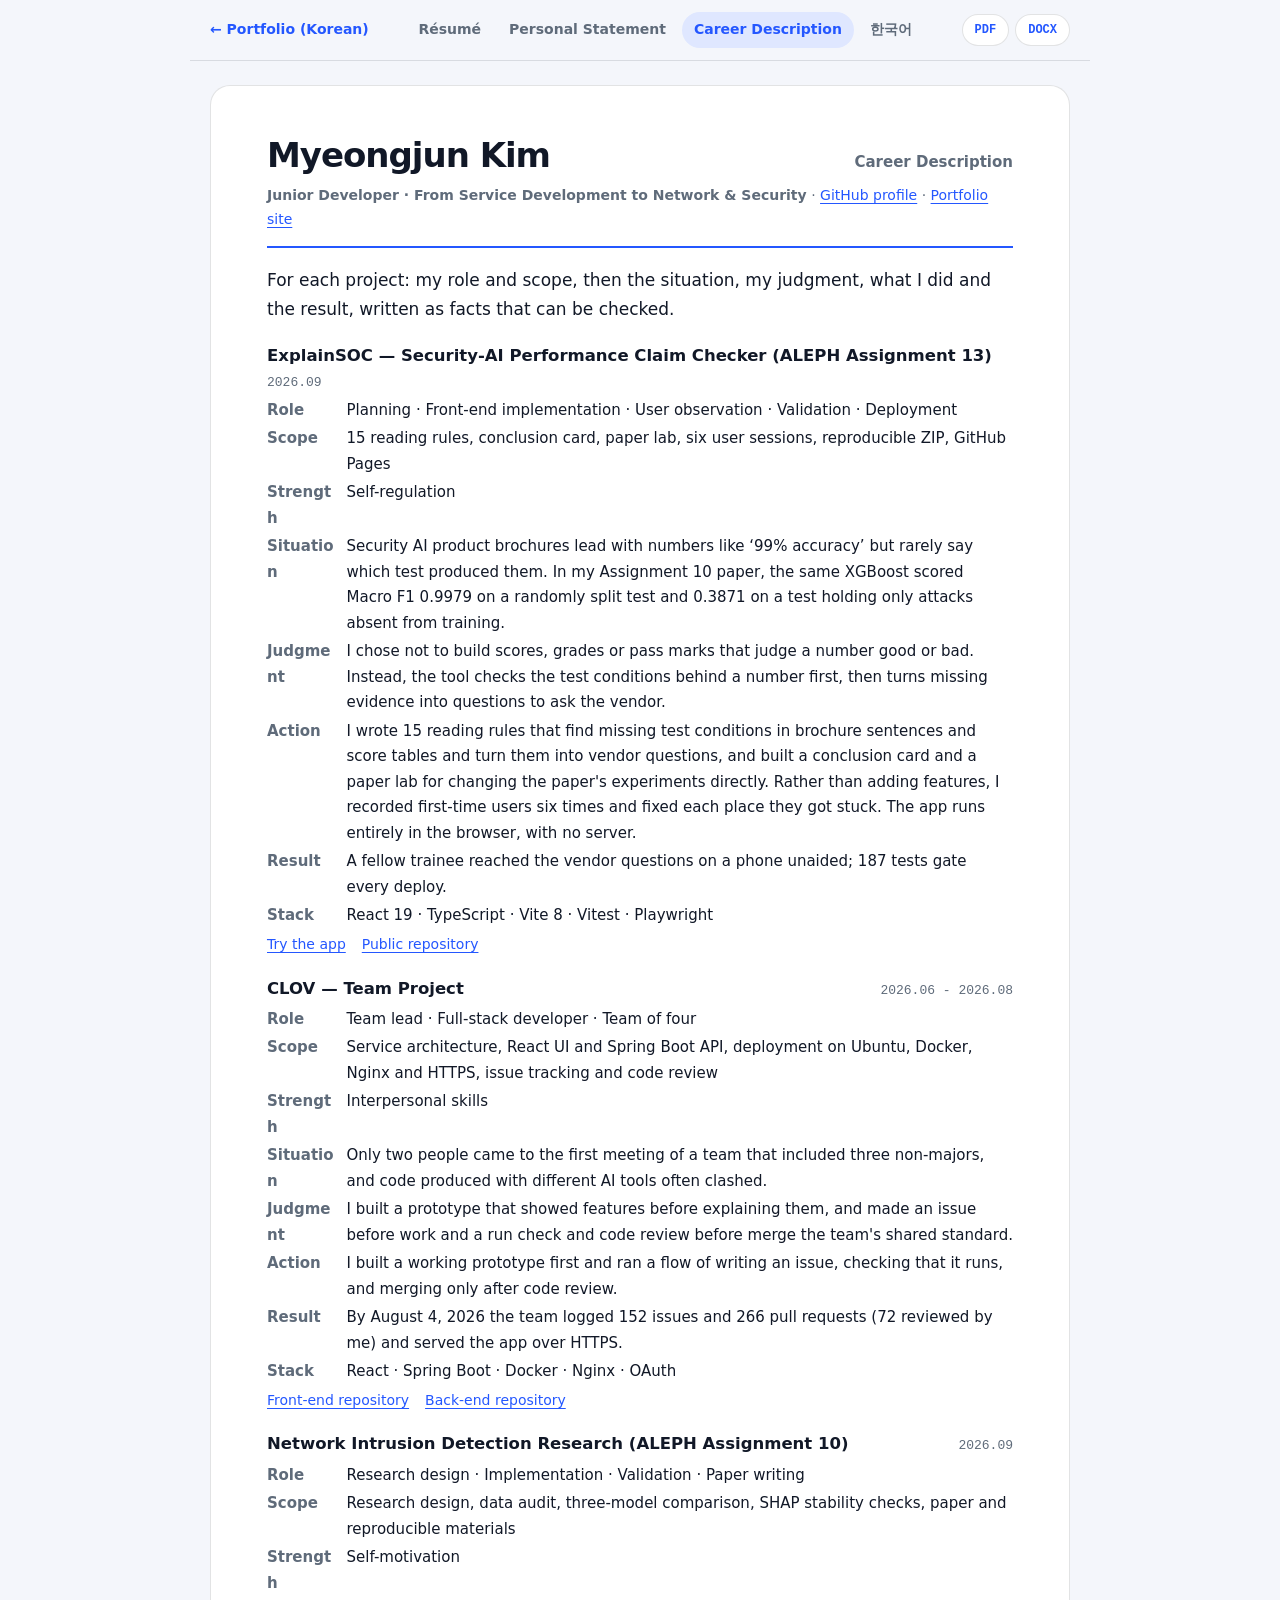
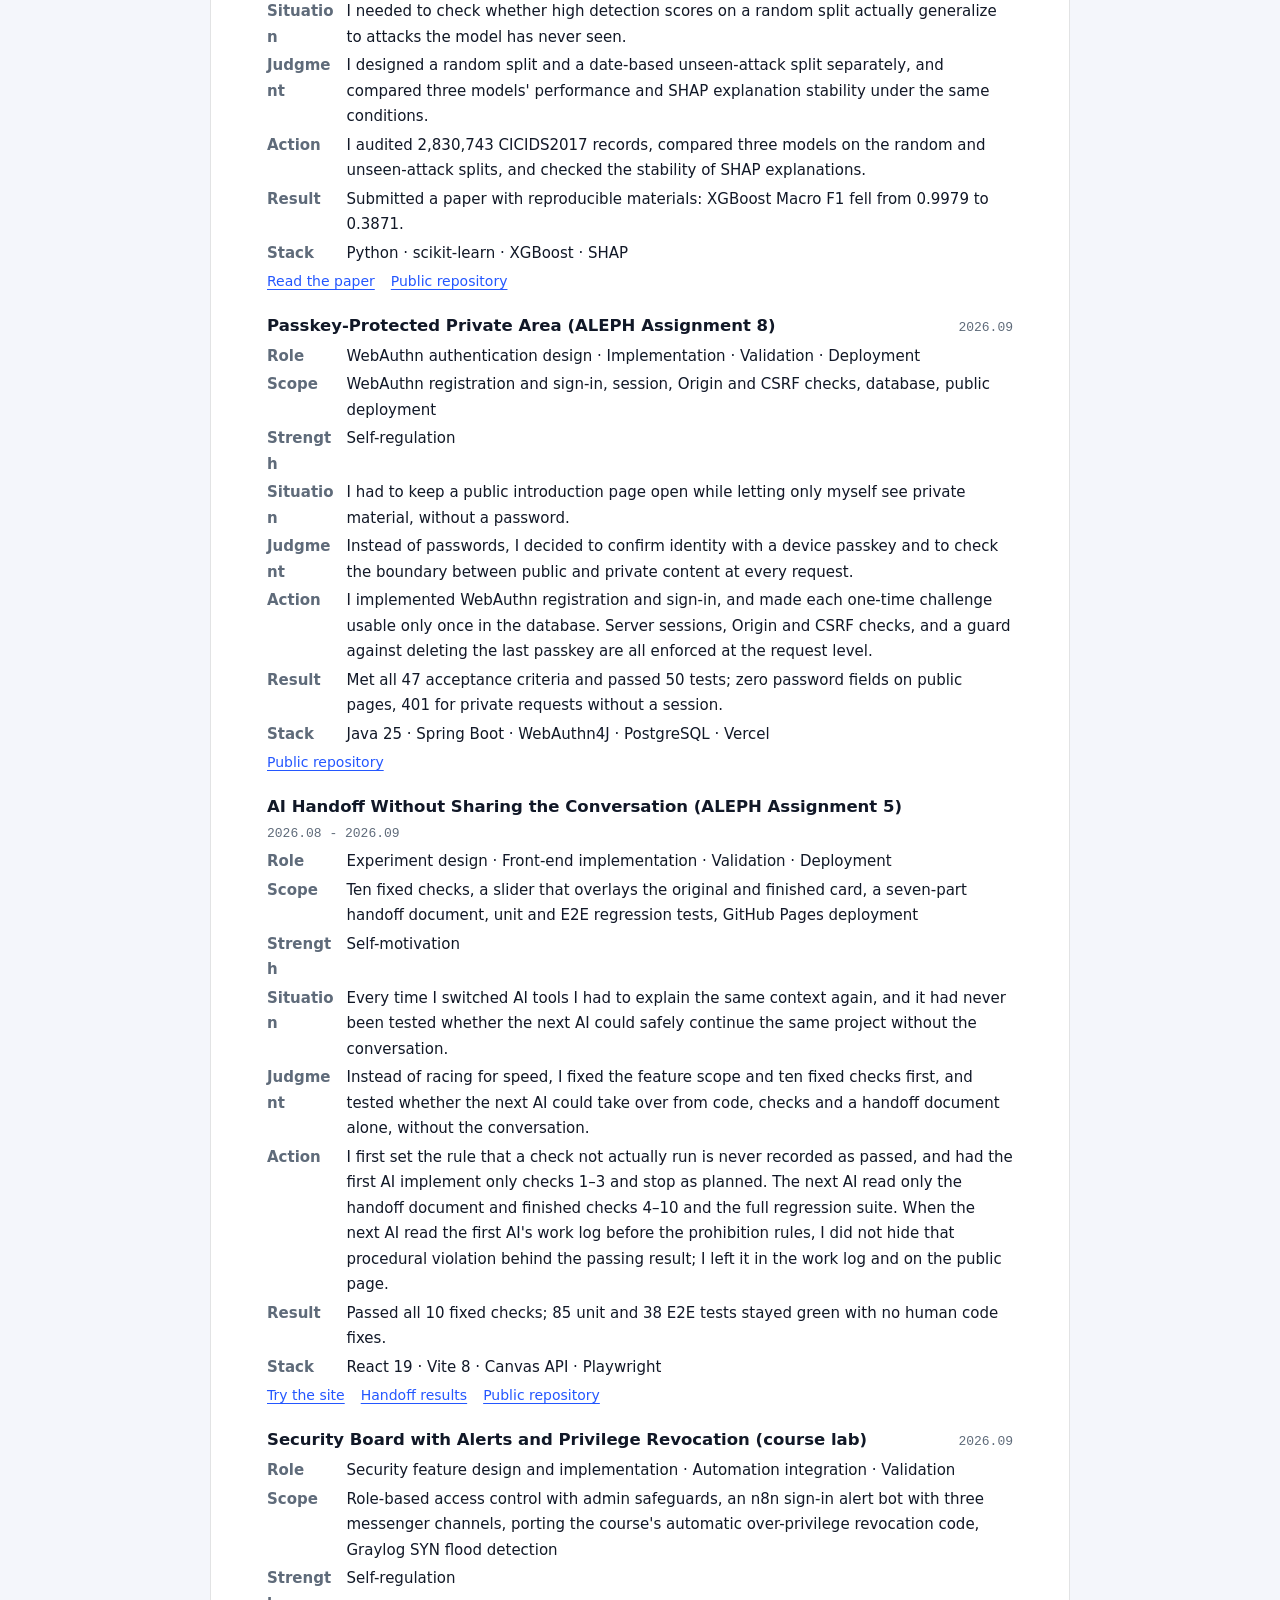
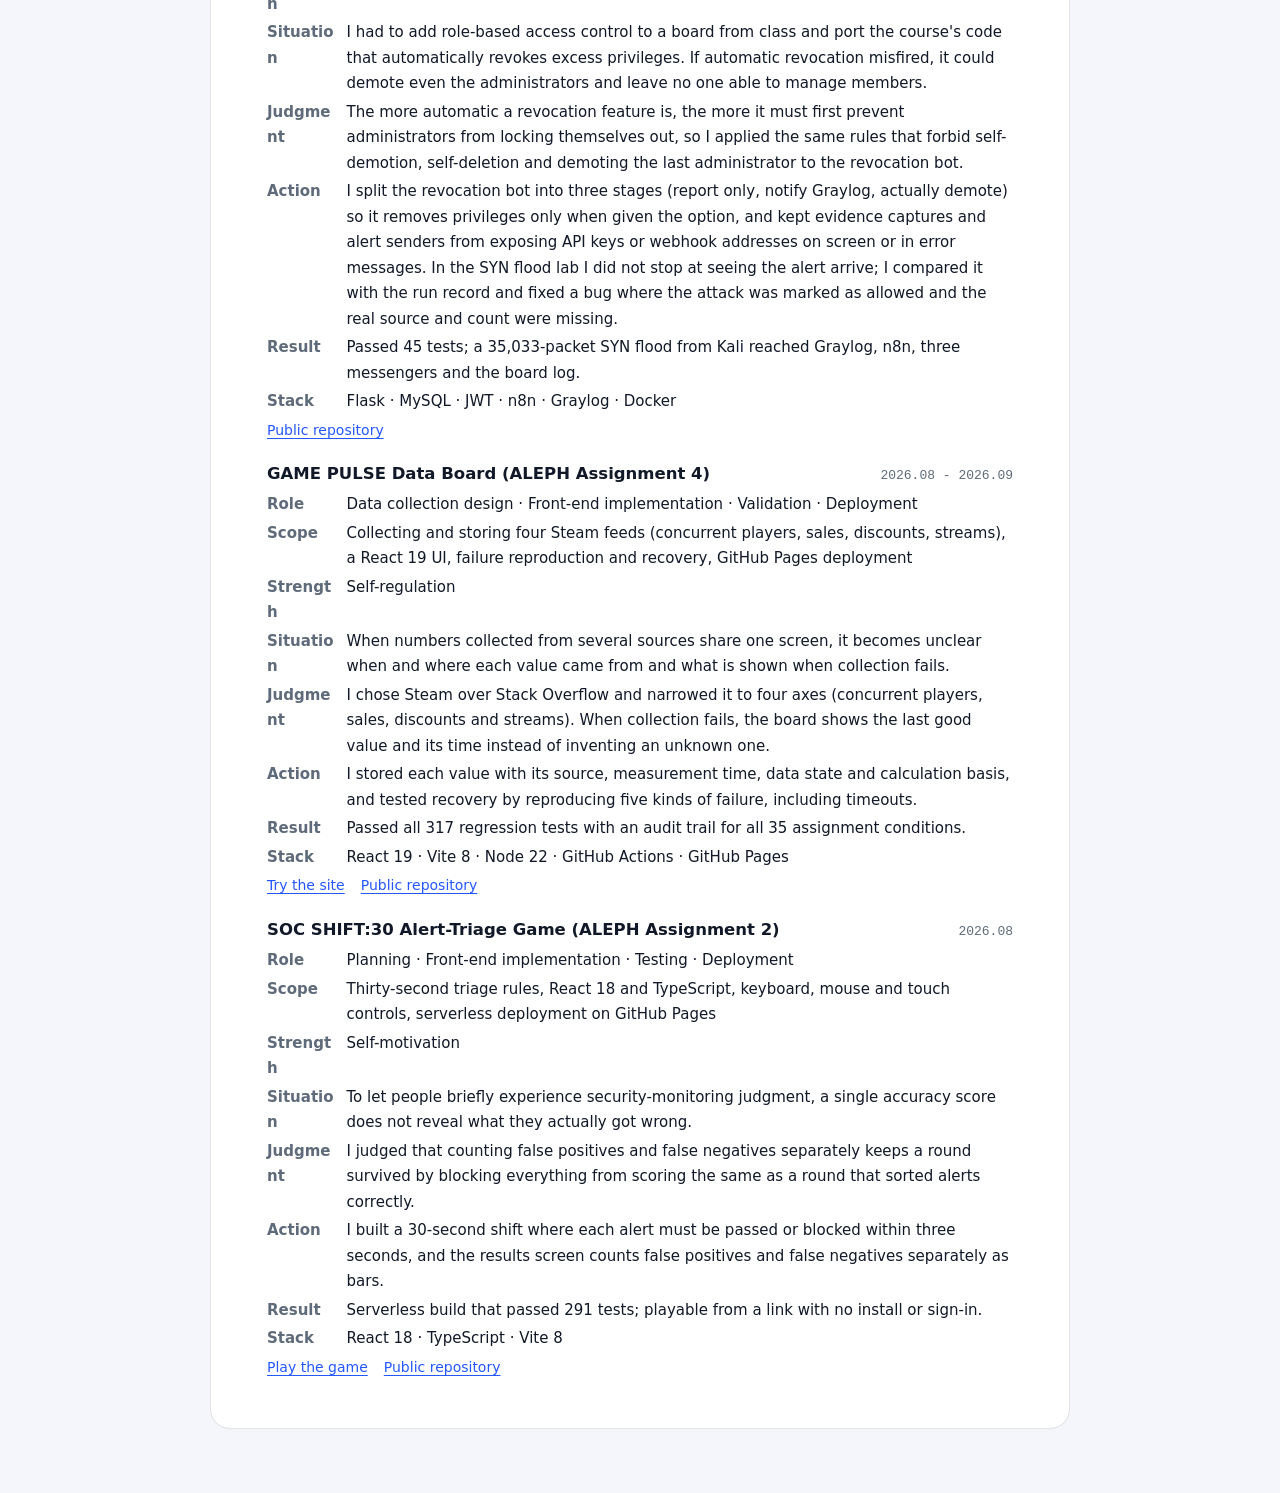
==== docs/career-description-en.html @ a5067c31 "feat: 영문 자기소개서·경력기술서(웹·DOCX·PDF)를 더하고 이력서에 8번 과제를 다시 자세히 싣는다 Co-Authored-By: Claude Opus 5.5 <norepl" ====
<!doctype html>
<html lang="en">
<head>
  <meta charset="utf-8">
  <meta name="viewport" content="width=device-width, initial-scale=1">
  <title>Myeongjun Kim — Career Description</title>
  <meta name="description" content="Career Description of Myeongjun Kim. Also available as PDF and DOCX.">
  <meta name="color-scheme" content="light dark">
  <link rel="icon" href="favicon.svg" type="image/svg+xml">
  <link rel="stylesheet" href="document.css?v=e47072e5b6c6">
</head>
<body>
  <a class="skip-link" href="#doc">Skip to the document</a>
  <div class="doc-bar">
    <a class="doc-back" href="./">← Portfolio (Korean)</a>
    <nav class="doc-tabs" aria-label="Documents"><a href="resume-en.html">Résumé</a><a href="personal-statement-en.html">Personal Statement</a><a href="career-description-en.html" aria-current="page">Career Description</a><a href="resume.html" lang="ko">한국어</a></nav>
    <p class="doc-downloads"><a href="files/career-description-kim-myeongjun-en.pdf">PDF</a><a href="files/career-description-kim-myeongjun-en.docx">DOCX</a></p>
  </div>
  <main id="doc" class="doc">
      <header class="doc-head">
        <h1><span class="doc-name">Myeongjun Kim</span> <span class="doc-kind">Career Description</span></h1>
        <p class="doc-meta"><strong>Junior Developer · From Service Development to Network &amp; Security</strong> <span aria-hidden="true">·</span> <a href="https://github.com/myeongjundev">GitHub profile</a> <span aria-hidden="true">·</span> <a href="https://myeongjundev.github.io/about/">Portfolio site</a></p>
      </header>
      <p class="doc-intro">For each project: my role and scope, then the situation, my judgment, what I did and the result, written as facts that can be checked.</p>
        <article class="doc-entry">
          <div class="doc-entry-head"><h2>ExplainSOC — Security-AI Performance Claim Checker (ALEPH Assignment 13)</h2><span class="doc-period">2026.09</span></div>
          <p class="doc-line"><span class="doc-label">Role</span><span>Planning · Front-end implementation · User observation · Validation · Deployment</span></p>
          <p class="doc-line"><span class="doc-label">Scope</span><span>15 reading rules, conclusion card, paper lab, six user sessions, reproducible ZIP, GitHub Pages</span></p>
          <p class="doc-line"><span class="doc-label">Strength</span><span>Self-regulation</span></p>
          <p class="doc-line"><span class="doc-label">Situation</span><span>Security AI product brochures lead with numbers like ‘99% accuracy’ but rarely say which test produced them. In my Assignment 10 paper, the same XGBoost scored Macro F1 0.9979 on a randomly split test and 0.3871 on a test holding only attacks absent from training.</span></p>
          <p class="doc-line"><span class="doc-label">Judgment</span><span>I chose not to build scores, grades or pass marks that judge a number good or bad. Instead, the tool checks the test conditions behind a number first, then turns missing evidence into questions to ask the vendor.</span></p>
          <p class="doc-line"><span class="doc-label">Action</span><span>I wrote 15 reading rules that find missing test conditions in brochure sentences and score tables and turn them into vendor questions, and built a conclusion card and a paper lab for changing the paper&#x27;s experiments directly. Rather than adding features, I recorded first-time users six times and fixed each place they got stuck. The app runs entirely in the browser, with no server.</span></p>
          <p class="doc-line"><span class="doc-label">Result</span><span>A fellow trainee reached the vendor questions on a phone unaided; 187 tests gate every deploy.</span></p>
          <p class="doc-line"><span class="doc-label">Stack</span><span>React 19 · TypeScript · Vite 8 · Vitest · Playwright</span></p>
          <p class="doc-links"><a href="https://myeongjundev.github.io/explainsoc/">Try the app</a><a href="https://github.com/myeongjundev/explainsoc">Public repository</a></p>
        </article>
        <article class="doc-entry">
          <div class="doc-entry-head"><h2>CLOV — Team Project</h2><span class="doc-period">2026.06 - 2026.08</span></div>
          <p class="doc-line"><span class="doc-label">Role</span><span>Team lead · Full-stack developer · Team of four</span></p>
          <p class="doc-line"><span class="doc-label">Scope</span><span>Service architecture, React UI and Spring Boot API, deployment on Ubuntu, Docker, Nginx and HTTPS, issue tracking and code review</span></p>
          <p class="doc-line"><span class="doc-label">Strength</span><span>Interpersonal skills</span></p>
          <p class="doc-line"><span class="doc-label">Situation</span><span>Only two people came to the first meeting of a team that included three non-majors, and code produced with different AI tools often clashed.</span></p>
          <p class="doc-line"><span class="doc-label">Judgment</span><span>I built a prototype that showed features before explaining them, and made an issue before work and a run check and code review before merge the team&#x27;s shared standard.</span></p>
          <p class="doc-line"><span class="doc-label">Action</span><span>I built a working prototype first and ran a flow of writing an issue, checking that it runs, and merging only after code review.</span></p>
          <p class="doc-line"><span class="doc-label">Result</span><span>By August 4, 2026 the team logged 152 issues and 266 pull requests (72 reviewed by me) and served the app over HTTPS.</span></p>
          <p class="doc-line"><span class="doc-label">Stack</span><span>React · Spring Boot · Docker · Nginx · OAuth</span></p>
          <p class="doc-links"><a href="https://github.com/Pickeslog/clov-web">Front-end repository</a><a href="https://github.com/Pickeslog/clov-api">Back-end repository</a></p>
        </article>
        <article class="doc-entry">
          <div class="doc-entry-head"><h2>Network Intrusion Detection Research (ALEPH Assignment 10)</h2><span class="doc-period">2026.09</span></div>
          <p class="doc-line"><span class="doc-label">Role</span><span>Research design · Implementation · Validation · Paper writing</span></p>
          <p class="doc-line"><span class="doc-label">Scope</span><span>Research design, data audit, three-model comparison, SHAP stability checks, paper and reproducible materials</span></p>
          <p class="doc-line"><span class="doc-label">Strength</span><span>Self-motivation</span></p>
          <p class="doc-line"><span class="doc-label">Situation</span><span>I needed to check whether high detection scores on a random split actually generalize to attacks the model has never seen.</span></p>
          <p class="doc-line"><span class="doc-label">Judgment</span><span>I designed a random split and a date-based unseen-attack split separately, and compared three models&#x27; performance and SHAP explanation stability under the same conditions.</span></p>
          <p class="doc-line"><span class="doc-label">Action</span><span>I audited 2,830,743 CICIDS2017 records, compared three models on the random and unseen-attack splits, and checked the stability of SHAP explanations.</span></p>
          <p class="doc-line"><span class="doc-label">Result</span><span>Submitted a paper with reproducible materials: XGBoost Macro F1 fell from 0.9979 to 0.3871.</span></p>
          <p class="doc-line"><span class="doc-label">Stack</span><span>Python · scikit-learn · XGBoost · SHAP</span></p>
          <p class="doc-links"><a href="https://github.com/myeongjundev/explainsoc-research/blob/main/output/pdf/T10-research-paper.pdf">Read the paper</a><a href="https://github.com/myeongjundev/explainsoc-research">Public repository</a></p>
        </article>
        <article class="doc-entry">
          <div class="doc-entry-head"><h2>Passkey-Protected Private Area (ALEPH Assignment 8)</h2><span class="doc-period">2026.09</span></div>
          <p class="doc-line"><span class="doc-label">Role</span><span>WebAuthn authentication design · Implementation · Validation · Deployment</span></p>
          <p class="doc-line"><span class="doc-label">Scope</span><span>WebAuthn registration and sign-in, session, Origin and CSRF checks, database, public deployment</span></p>
          <p class="doc-line"><span class="doc-label">Strength</span><span>Self-regulation</span></p>
          <p class="doc-line"><span class="doc-label">Situation</span><span>I had to keep a public introduction page open while letting only myself see private material, without a password.</span></p>
          <p class="doc-line"><span class="doc-label">Judgment</span><span>Instead of passwords, I decided to confirm identity with a device passkey and to check the boundary between public and private content at every request.</span></p>
          <p class="doc-line"><span class="doc-label">Action</span><span>I implemented WebAuthn registration and sign-in, and made each one-time challenge usable only once in the database. Server sessions, Origin and CSRF checks, and a guard against deleting the last passkey are all enforced at the request level.</span></p>
          <p class="doc-line"><span class="doc-label">Result</span><span>Met all 47 acceptance criteria and passed 50 tests; zero password fields on public pages, 401 for private requests without a session.</span></p>
          <p class="doc-line"><span class="doc-label">Stack</span><span>Java 25 · Spring Boot · WebAuthn4J · PostgreSQL · Vercel</span></p>
          <p class="doc-links"><a href="https://github.com/myeongjundev/t08-passkey-portfolio">Public repository</a></p>
        </article>
        <article class="doc-entry">
          <div class="doc-entry-head"><h2>AI Handoff Without Sharing the Conversation (ALEPH Assignment 5)</h2><span class="doc-period">2026.08 - 2026.09</span></div>
          <p class="doc-line"><span class="doc-label">Role</span><span>Experiment design · Front-end implementation · Validation · Deployment</span></p>
          <p class="doc-line"><span class="doc-label">Scope</span><span>Ten fixed checks, a slider that overlays the original and finished card, a seven-part handoff document, unit and E2E regression tests, GitHub Pages deployment</span></p>
          <p class="doc-line"><span class="doc-label">Strength</span><span>Self-motivation</span></p>
          <p class="doc-line"><span class="doc-label">Situation</span><span>Every time I switched AI tools I had to explain the same context again, and it had never been tested whether the next AI could safely continue the same project without the conversation.</span></p>
          <p class="doc-line"><span class="doc-label">Judgment</span><span>Instead of racing for speed, I fixed the feature scope and ten fixed checks first, and tested whether the next AI could take over from code, checks and a handoff document alone, without the conversation.</span></p>
          <p class="doc-line"><span class="doc-label">Action</span><span>I first set the rule that a check not actually run is never recorded as passed, and had the first AI implement only checks 1–3 and stop as planned. The next AI read only the handoff document and finished checks 4–10 and the full regression suite. When the next AI read the first AI&#x27;s work log before the prohibition rules, I did not hide that procedural violation behind the passing result; I left it in the work log and on the public page.</span></p>
          <p class="doc-line"><span class="doc-label">Result</span><span>Passed all 10 fixed checks; 85 unit and 38 E2E tests stayed green with no human code fixes.</span></p>
          <p class="doc-line"><span class="doc-label">Stack</span><span>React 19 · Vite 8 · Canvas API · Playwright</span></p>
          <p class="doc-links"><a href="https://myeongjundev.github.io/t05-ai-handoff/">Try the site</a><a href="https://github.com/myeongjundev/t05-ai-handoff/blob/main/docs/FINAL_COMPARISON.md">Handoff results</a><a href="https://github.com/myeongjundev/t05-ai-handoff">Public repository</a></p>
        </article>
        <article class="doc-entry">
          <div class="doc-entry-head"><h2>Security Board with Alerts and Privilege Revocation (course lab)</h2><span class="doc-period">2026.09</span></div>
          <p class="doc-line"><span class="doc-label">Role</span><span>Security feature design and implementation · Automation integration · Validation</span></p>
          <p class="doc-line"><span class="doc-label">Scope</span><span>Role-based access control with admin safeguards, an n8n sign-in alert bot with three messenger channels, porting the course&#x27;s automatic over-privilege revocation code, Graylog SYN flood detection</span></p>
          <p class="doc-line"><span class="doc-label">Strength</span><span>Self-regulation</span></p>
          <p class="doc-line"><span class="doc-label">Situation</span><span>I had to add role-based access control to a board from class and port the course&#x27;s code that automatically revokes excess privileges. If automatic revocation misfired, it could demote even the administrators and leave no one able to manage members.</span></p>
          <p class="doc-line"><span class="doc-label">Judgment</span><span>The more automatic a revocation feature is, the more it must first prevent administrators from locking themselves out, so I applied the same rules that forbid self-demotion, self-deletion and demoting the last administrator to the revocation bot.</span></p>
          <p class="doc-line"><span class="doc-label">Action</span><span>I split the revocation bot into three stages (report only, notify Graylog, actually demote) so it removes privileges only when given the option, and kept evidence captures and alert senders from exposing API keys or webhook addresses on screen or in error messages. In the SYN flood lab I did not stop at seeing the alert arrive; I compared it with the run record and fixed a bug where the attack was marked as allowed and the real source and count were missing.</span></p>
          <p class="doc-line"><span class="doc-label">Result</span><span>Passed 45 tests; a 35,033-packet SYN flood from Kali reached Graylog, n8n, three messengers and the board log.</span></p>
          <p class="doc-line"><span class="doc-label">Stack</span><span>Flask · MySQL · JWT · n8n · Graylog · Docker</span></p>
          <p class="doc-links"><a href="https://github.com/myeongjundev/flask-board">Public repository</a></p>
        </article>
        <article class="doc-entry">
          <div class="doc-entry-head"><h2>GAME PULSE Data Board (ALEPH Assignment 4)</h2><span class="doc-period">2026.08 - 2026.09</span></div>
          <p class="doc-line"><span class="doc-label">Role</span><span>Data collection design · Front-end implementation · Validation · Deployment</span></p>
          <p class="doc-line"><span class="doc-label">Scope</span><span>Collecting and storing four Steam feeds (concurrent players, sales, discounts, streams), a React 19 UI, failure reproduction and recovery, GitHub Pages deployment</span></p>
          <p class="doc-line"><span class="doc-label">Strength</span><span>Self-regulation</span></p>
          <p class="doc-line"><span class="doc-label">Situation</span><span>When numbers collected from several sources share one screen, it becomes unclear when and where each value came from and what is shown when collection fails.</span></p>
          <p class="doc-line"><span class="doc-label">Judgment</span><span>I chose Steam over Stack Overflow and narrowed it to four axes (concurrent players, sales, discounts and streams). When collection fails, the board shows the last good value and its time instead of inventing an unknown one.</span></p>
          <p class="doc-line"><span class="doc-label">Action</span><span>I stored each value with its source, measurement time, data state and calculation basis, and tested recovery by reproducing five kinds of failure, including timeouts.</span></p>
          <p class="doc-line"><span class="doc-label">Result</span><span>Passed all 317 regression tests with an audit trail for all 35 assignment conditions.</span></p>
          <p class="doc-line"><span class="doc-label">Stack</span><span>React 19 · Vite 8 · Node 22 · GitHub Actions · GitHub Pages</span></p>
          <p class="doc-links"><a href="https://myeongjundev.github.io/info-board/">Try the site</a><a href="https://github.com/myeongjundev/info-board">Public repository</a></p>
        </article>
        <article class="doc-entry">
          <div class="doc-entry-head"><h2>SOC SHIFT:30 Alert-Triage Game (ALEPH Assignment 2)</h2><span class="doc-period">2026.08</span></div>
          <p class="doc-line"><span class="doc-label">Role</span><span>Planning · Front-end implementation · Testing · Deployment</span></p>
          <p class="doc-line"><span class="doc-label">Scope</span><span>Thirty-second triage rules, React 18 and TypeScript, keyboard, mouse and touch controls, serverless deployment on GitHub Pages</span></p>
          <p class="doc-line"><span class="doc-label">Strength</span><span>Self-motivation</span></p>
          <p class="doc-line"><span class="doc-label">Situation</span><span>To let people briefly experience security-monitoring judgment, a single accuracy score does not reveal what they actually got wrong.</span></p>
          <p class="doc-line"><span class="doc-label">Judgment</span><span>I judged that counting false positives and false negatives separately keeps a round survived by blocking everything from scoring the same as a round that sorted alerts correctly.</span></p>
          <p class="doc-line"><span class="doc-label">Action</span><span>I built a 30-second shift where each alert must be passed or blocked within three seconds, and the results screen counts false positives and false negatives separately as bars.</span></p>
          <p class="doc-line"><span class="doc-label">Result</span><span>Serverless build that passed 291 tests; playable from a link with no install or sign-in.</span></p>
          <p class="doc-line"><span class="doc-label">Stack</span><span>React 18 · TypeScript · Vite 8</span></p>
          <p class="doc-links"><a href="https://myeongjundev.github.io/mini-game/">Play the game</a><a href="https://github.com/myeongjundev/mini-game">Public repository</a></p>
        </article>
  </main>
</body>
</html>
---- docs/document.css ----
/* 이력서·자기소개서·경력기술서 웹 페이지. 본문은 documents/build.py가 DOCX와 같은 순서로 만든다.
   색은 소개 사이트(styles.css)와 같은 값을 쓰고, 인쇄하면 A4 한 장 문서처럼 보이게 한다. */

:root {
  color-scheme: light;
  --bg: #f4f6fb;
  --paper: #ffffff;
  --ink: #111827;
  --muted: #5f6b7a;
  --line: rgba(17, 24, 39, 0.12);
  --accent: #2457ff;
  --accent-soft: #dfe7ff;
  --sans: system-ui, -apple-system, BlinkMacSystemFont, 'Segoe UI', 'Malgun Gothic', sans-serif;
  --mono: 'Cascadia Code', 'SFMono-Regular', Consolas, monospace;
}

@media (prefers-color-scheme: dark) {
  :root {
    color-scheme: dark;
    --bg: #0b1020;
    --paper: #141d34;
    --ink: #f5f7ff;
    --muted: #b4bed0;
    --line: rgba(226, 232, 255, 0.13);
    --accent: #7d9cff;
    --accent-soft: #25365f;
  }
}

* { box-sizing: border-box; }

body {
  margin: 0;
  background: var(--bg);
  color: var(--ink);
  font-family: var(--sans);
  font-size: 16px;
  line-height: 1.7;
  word-break: keep-all;
  overflow-wrap: anywhere;
}

a { color: var(--accent); text-underline-offset: 3px; }
a:focus-visible { outline: 3px solid var(--accent); outline-offset: 3px; border-radius: 4px; }

.skip-link {
  position: fixed;
  left: 16px;
  top: -80px;
  z-index: 10;
  padding: 10px 14px;
  border-radius: 0 0 10px 10px;
  background: var(--ink);
  color: var(--bg);
}
.skip-link:focus { top: 0; }

/* 위쪽 막대: 소개로 돌아가기 · 문서 사이 이동 · 내려받기 */
.doc-bar {
  position: sticky;
  top: 0;
  z-index: 5;
  display: flex;
  flex-wrap: wrap;
  gap: 10px 18px;
  align-items: center;
  justify-content: space-between;
  max-width: 900px;
  margin: 0 auto;
  padding: 12px 20px;
  border-bottom: 1px solid var(--line);
  background: var(--bg);
  font-size: 14px;
}
.doc-back { font-weight: 650; text-decoration: none; }
.doc-tabs { display: flex; flex-wrap: wrap; gap: 4px; }
.doc-tabs a {
  padding: 6px 12px;
  border-radius: 999px;
  color: var(--muted);
  font-weight: 650;
  text-decoration: none;
}
.doc-tabs a[aria-current='page'] { background: var(--accent-soft); color: var(--accent); }
.doc-downloads { display: flex; gap: 6px; margin: 0; }
.doc-downloads a {
  padding: 5px 12px;
  border: 1px solid var(--line);
  border-radius: 999px;
  background: var(--paper);
  font-family: var(--mono);
  font-size: 12px;
  font-weight: 700;
  text-decoration: none;
}

/* 종이 한 장 */
.doc {
  max-width: 860px;
  margin: 24px auto 64px;
  padding: 48px 56px;
  border: 1px solid var(--line);
  border-radius: 20px;
  background: var(--paper);
}

.doc-head { padding-bottom: 14px; border-bottom: 2px solid var(--accent); }
.doc-head h1 {
  display: flex;
  flex-wrap: wrap;
  gap: 4px 16px;
  align-items: baseline;
  justify-content: space-between;
  margin: 0;
  font-size: 34px;
  line-height: 1.25;
  letter-spacing: -0.03em;
}
.doc-kind { color: var(--muted); font-size: 15px; font-weight: 700; letter-spacing: 0; }
.doc-meta { margin: 8px 0 0; color: var(--muted); font-size: 14px; }
.doc-meta strong { color: var(--muted); }

.doc-intro { margin: 18px 0 8px; font-size: 17px; }

.doc-section { margin-top: 28px; }
.doc-section h2 {
  margin: 0 0 10px;
  padding-bottom: 6px;
  border-bottom: 1px solid var(--line);
  font-size: 18px;
}

.doc-highlights { margin: 0; padding-left: 20px; }
.doc-highlights li { margin: 6px 0; }
.doc-highlights li::marker { color: var(--accent); }

.doc-skill,
.doc-line {
  display: grid;
  grid-template-columns: 9.5em minmax(0, 1fr);
  gap: 12px;
  margin: 3px 0;
  font-size: 15px;
}
.doc-line { grid-template-columns: 4.5em minmax(0, 1fr); }
.doc-label { color: var(--muted); font-weight: 700; }

.doc-entry { margin-top: 18px; }
.doc-entry-head {
  display: flex;
  flex-wrap: wrap;
  gap: 2px 16px;
  align-items: baseline;
  justify-content: space-between;
  margin-bottom: 4px;
}
.doc-entry-head h2,
.doc-entry-head h3 { margin: 0; font-size: 16.5px; }
.doc-period { color: var(--muted); font-family: var(--mono); font-size: 13px; }

.doc-links { display: flex; flex-wrap: wrap; gap: 4px 16px; margin: 4px 0 0; font-size: 14px; }
.doc-summary { margin: 6px 0 4px; color: var(--accent); font-weight: 700; }
.doc-body { margin: 0 0 8px; }
.doc-closing { margin: 0; font-weight: 700; }

@media (max-width: 640px) {
  .doc-bar { padding: 10px 16px; }
  .doc { margin: 12px; padding: 26px 20px; border-radius: 16px; }
  .doc-head h1 { font-size: 28px; }
  .doc-skill,
  .doc-line { grid-template-columns: minmax(0, 1fr); gap: 0; }
  .doc-label { font-size: 13px; }
}

@media print {
  :root { color-scheme: light; --bg: #fff; --paper: #fff; --ink: #111827; --muted: #4b5563; --accent: #1d4ed8; }
  @page { size: A4; margin: 16mm 18mm; }
  body { font-size: 11pt; line-height: 1.5; }
  .doc-bar, .skip-link { display: none; }
  .doc { max-width: none; margin: 0; padding: 0; border: 0; }
  .doc-entry, .doc-skill, .doc-line { break-inside: avoid; }
  .doc-section h2 { break-after: avoid; }
}
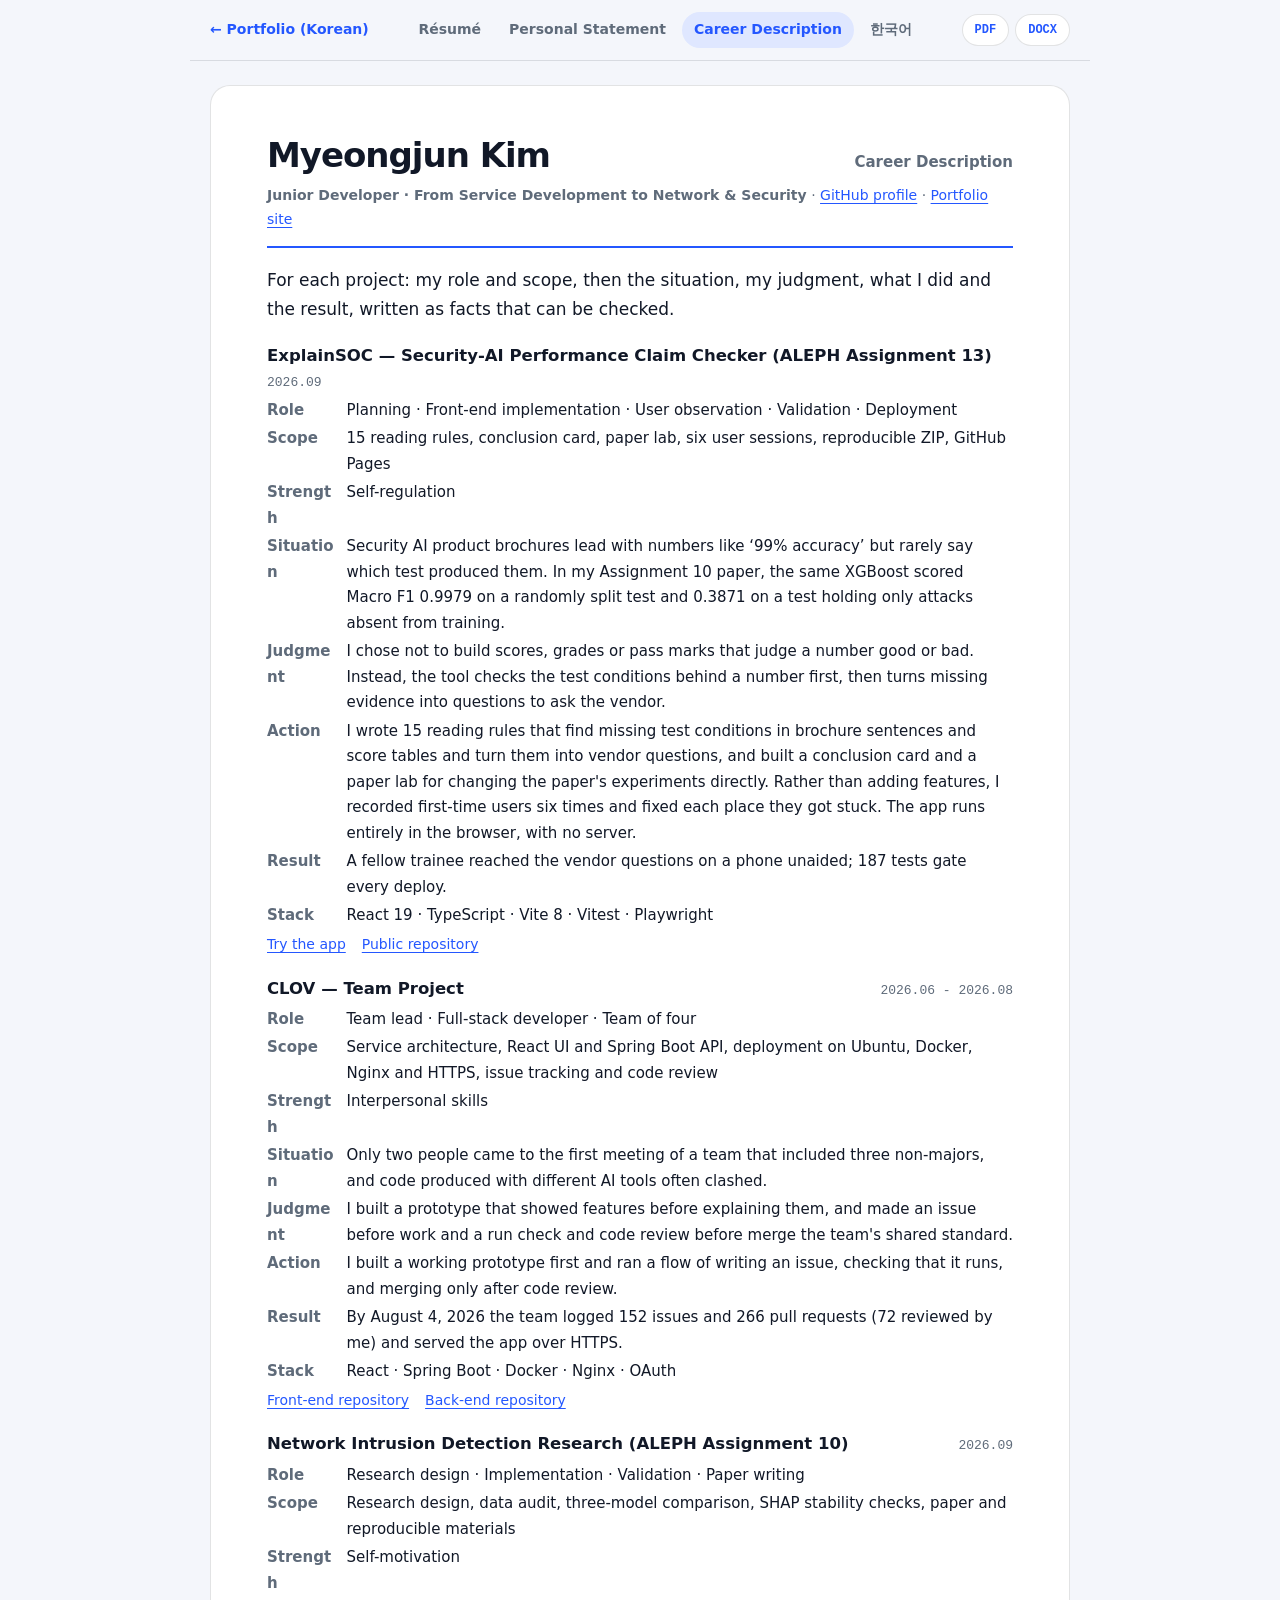
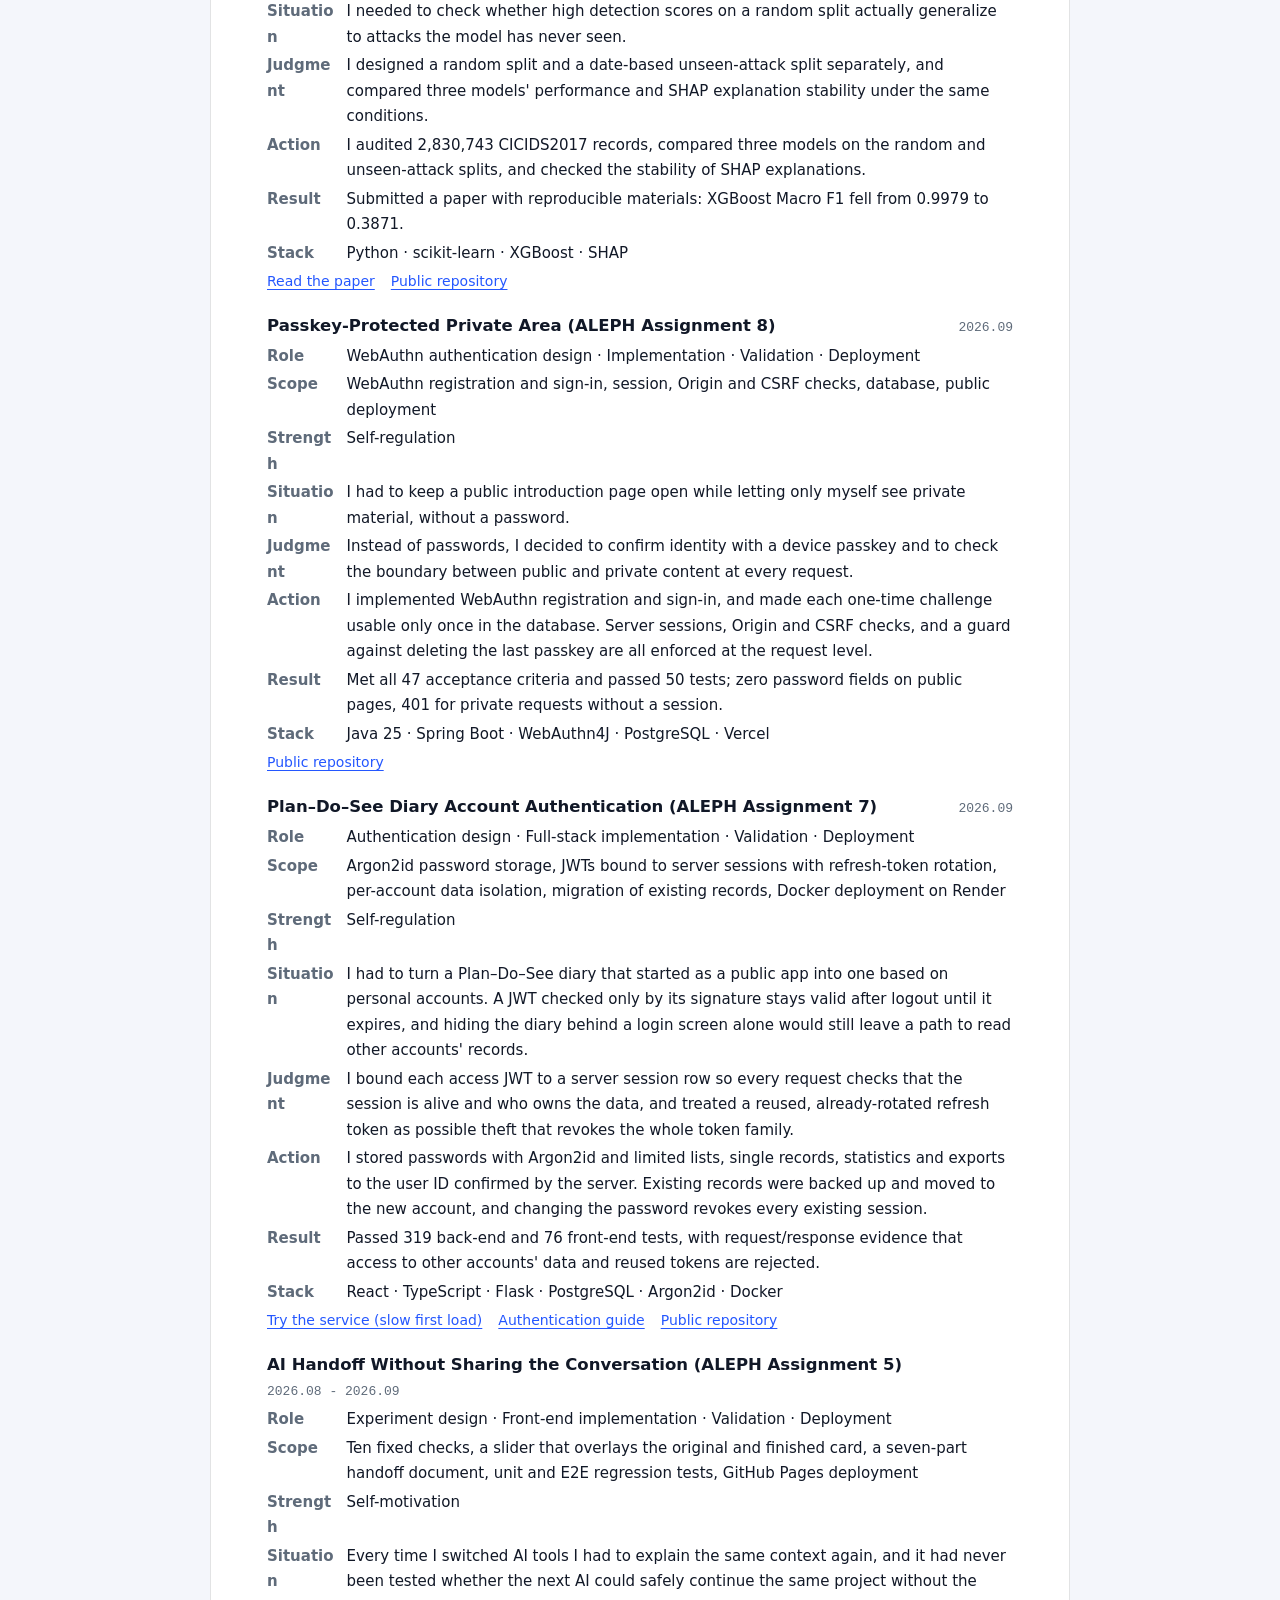
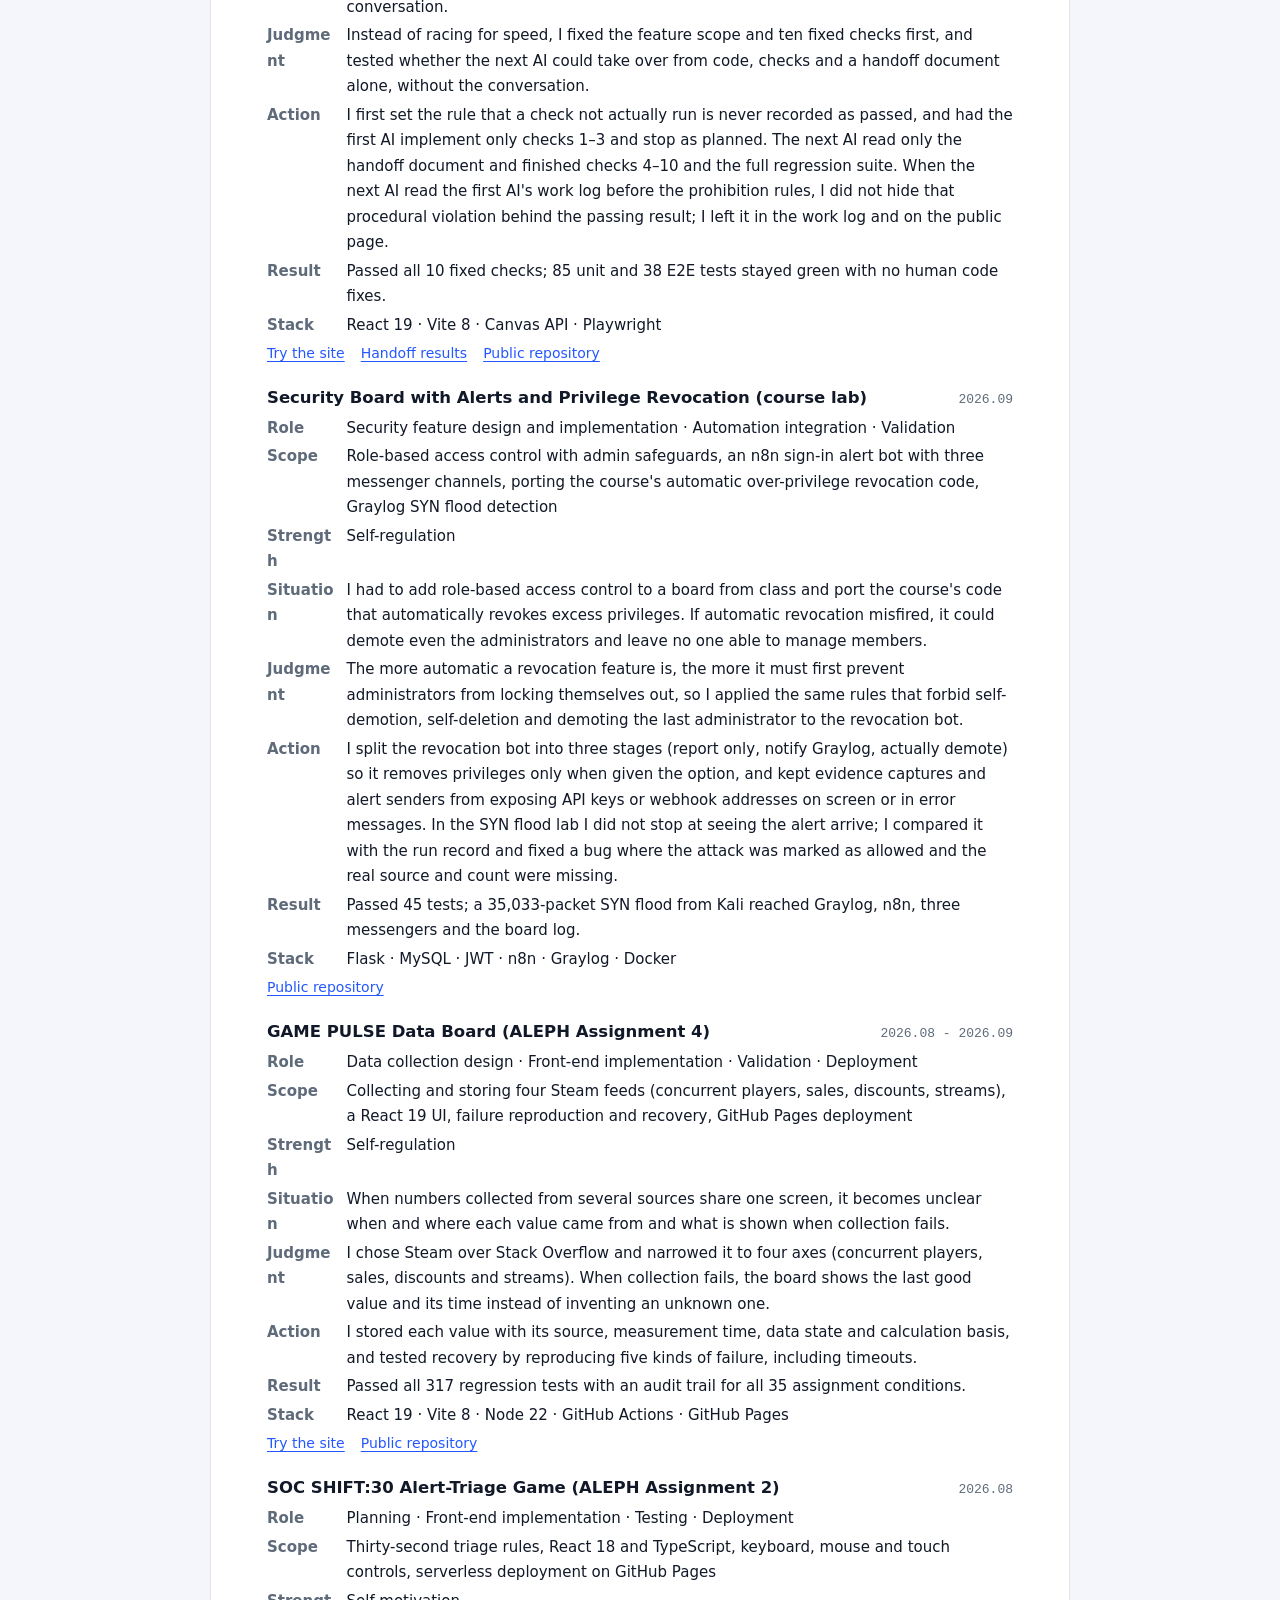
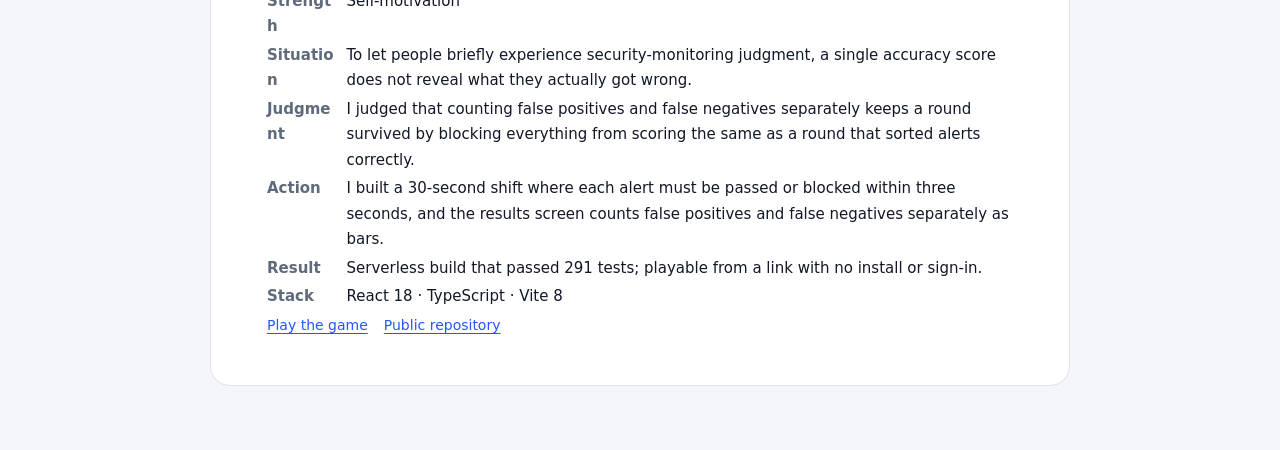
==== commit 807ede78: "feat: 이력서·경력기술서에 7번 과제를 더하고 핵심 역량에 ExplainSOC를 잇고 T10 그림·문서 카드·바닥글을 다듬는다 Co-Authored-By: Claude Opus" ====
--- a/docs/career-description-en.html
+++ b/docs/career-description-en.html
@@ -71,6 +71,18 @@
           <p class="doc-links"><a href="https://github.com/myeongjundev/t08-passkey-portfolio">Public repository</a></p>
         </article>
         <article class="doc-entry">
+          <div class="doc-entry-head"><h2>Plan–Do–See Diary Account Authentication (ALEPH Assignment 7)</h2><span class="doc-period">2026.09</span></div>
+          <p class="doc-line"><span class="doc-label">Role</span><span>Authentication design · Full-stack implementation · Validation · Deployment</span></p>
+          <p class="doc-line"><span class="doc-label">Scope</span><span>Argon2id password storage, JWTs bound to server sessions with refresh-token rotation, per-account data isolation, migration of existing records, Docker deployment on Render</span></p>
+          <p class="doc-line"><span class="doc-label">Strength</span><span>Self-regulation</span></p>
+          <p class="doc-line"><span class="doc-label">Situation</span><span>I had to turn a Plan–Do–See diary that started as a public app into one based on personal accounts. A JWT checked only by its signature stays valid after logout until it expires, and hiding the diary behind a login screen alone would still leave a path to read other accounts&#x27; records.</span></p>
+          <p class="doc-line"><span class="doc-label">Judgment</span><span>I bound each access JWT to a server session row so every request checks that the session is alive and who owns the data, and treated a reused, already-rotated refresh token as possible theft that revokes the whole token family.</span></p>
+          <p class="doc-line"><span class="doc-label">Action</span><span>I stored passwords with Argon2id and limited lists, single records, statistics and exports to the user ID confirmed by the server. Existing records were backed up and moved to the new account, and changing the password revokes every existing session.</span></p>
+          <p class="doc-line"><span class="doc-label">Result</span><span>Passed 319 back-end and 76 front-end tests, with request/response evidence that access to other accounts&#x27; data and reused tokens are rejected.</span></p>
+          <p class="doc-line"><span class="doc-label">Stack</span><span>React · TypeScript · Flask · PostgreSQL · Argon2id · Docker</span></p>
+          <p class="doc-links"><a href="https://t06-plando-see-diary.onrender.com">Try the service (slow first load)</a><a href="https://github.com/myeongjundev/t07-plando-see-diary/blob/main/docs/T07-AUTH-GUIDE.md">Authentication guide</a><a href="https://github.com/myeongjundev/t07-plando-see-diary">Public repository</a></p>
+        </article>
+        <article class="doc-entry">
           <div class="doc-entry-head"><h2>AI Handoff Without Sharing the Conversation (ALEPH Assignment 5)</h2><span class="doc-period">2026.08 - 2026.09</span></div>
           <p class="doc-line"><span class="doc-label">Role</span><span>Experiment design · Front-end implementation · Validation · Deployment</span></p>
           <p class="doc-line"><span class="doc-label">Scope</span><span>Ten fixed checks, a slider that overlays the original and finished card, a seven-part handoff document, unit and E2E regression tests, GitHub Pages deployment</span></p>
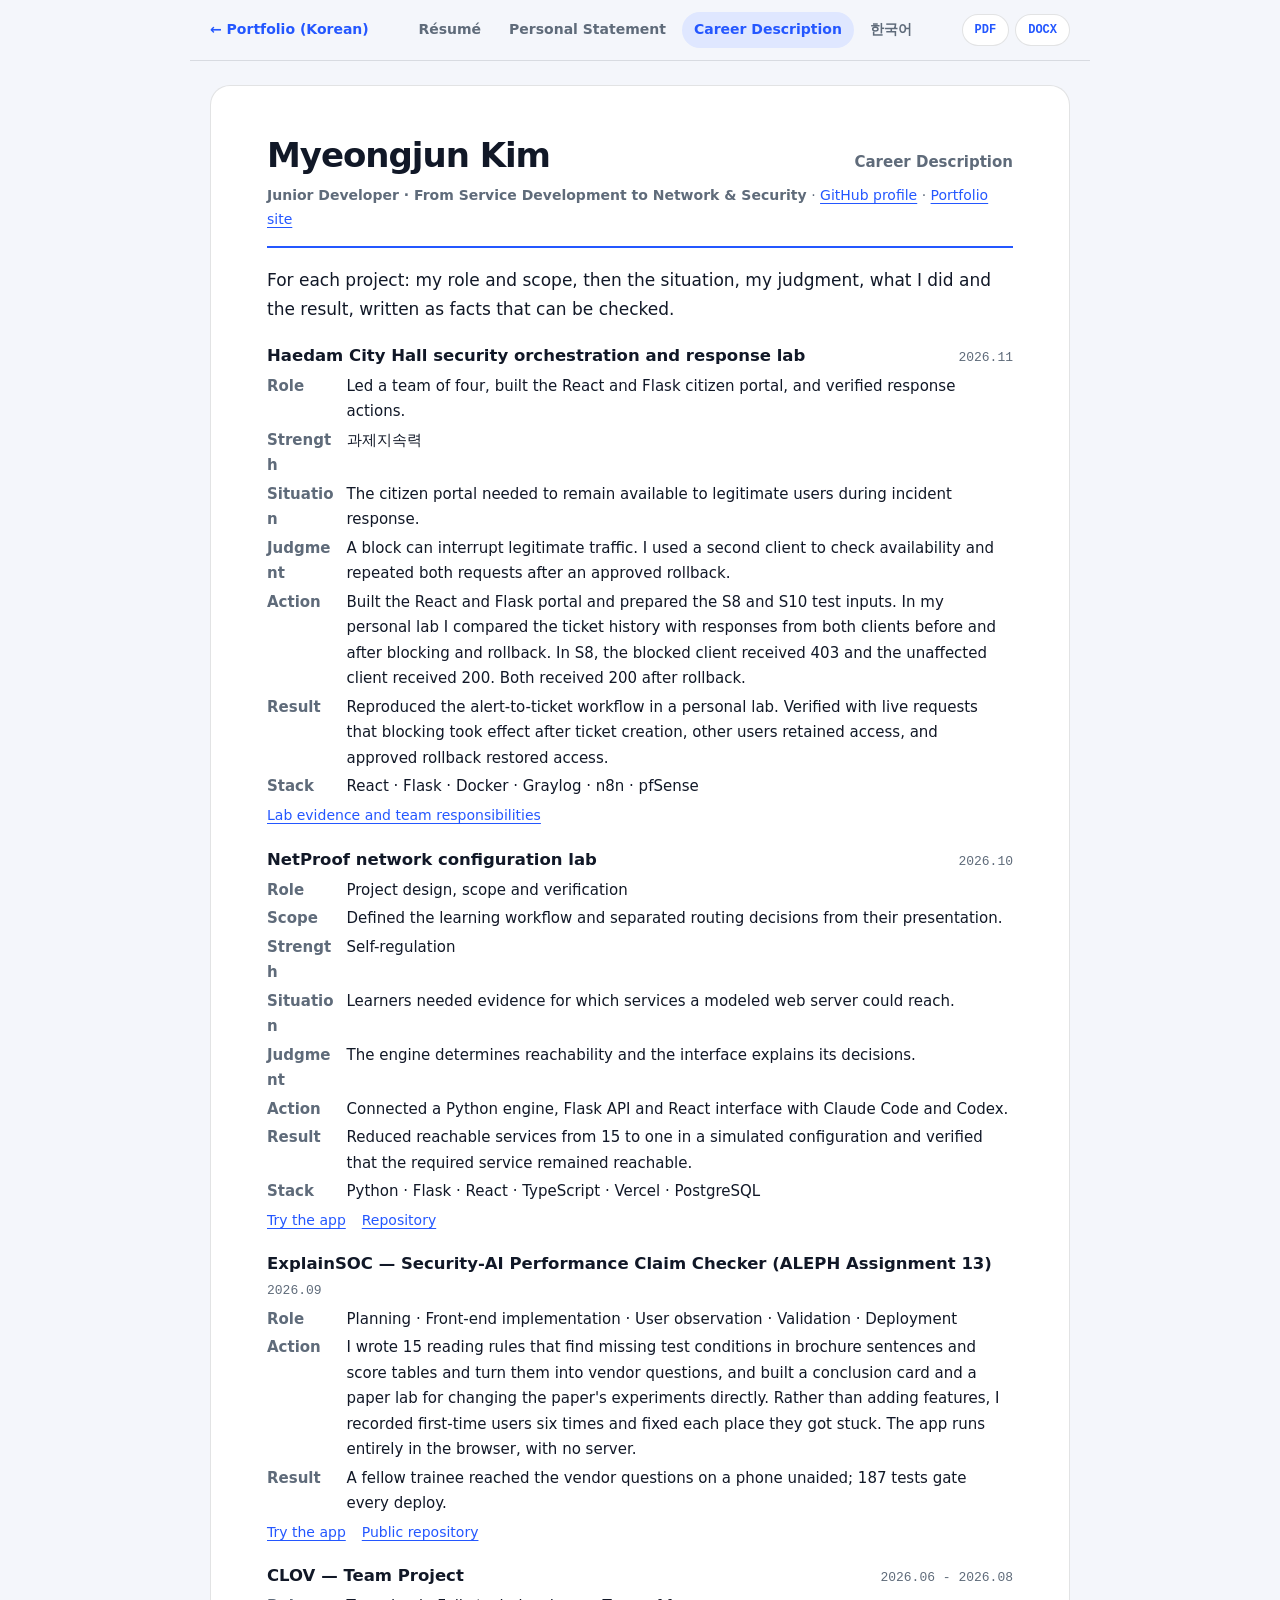
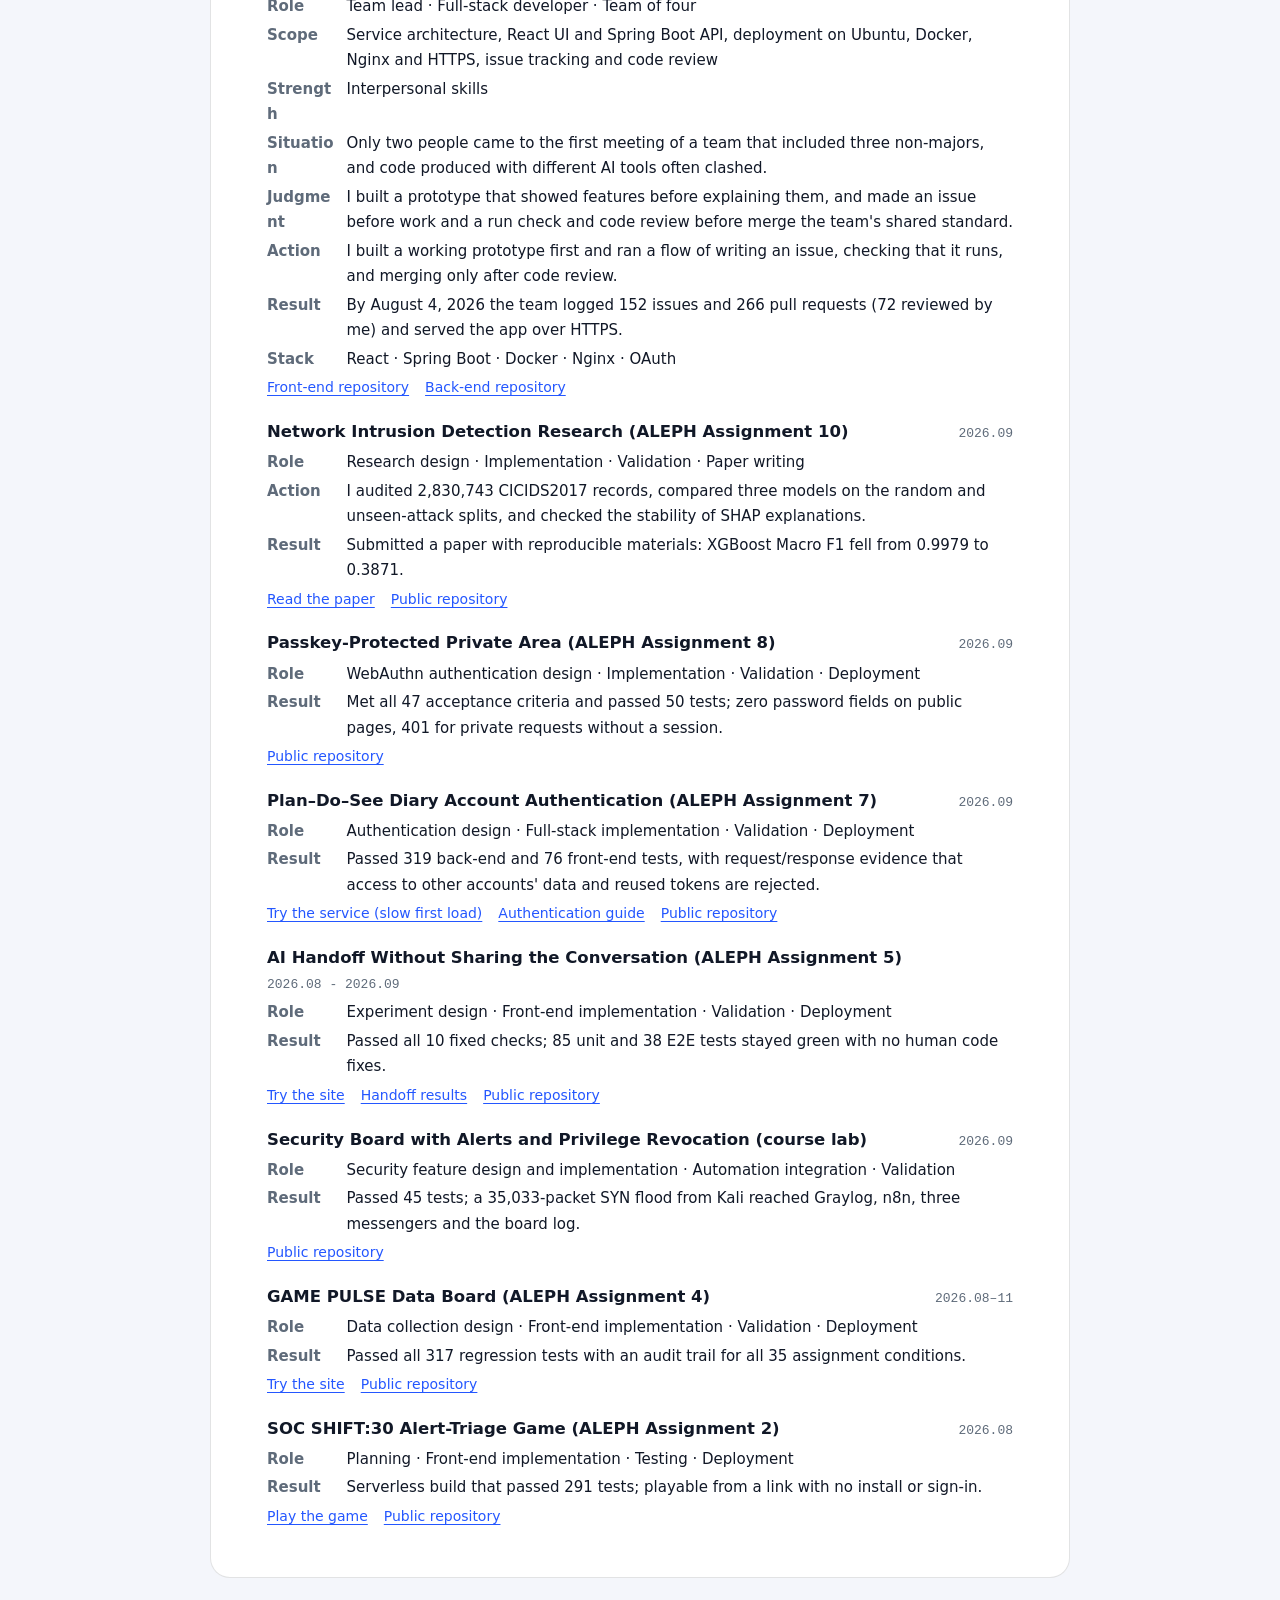
==== commit 2d41c343: "자기소개서와 경력기술서에 해담시청 프로젝트 역할 및 검증 결과 반영" ====
--- a/docs/career-description-en.html
+++ b/docs/career-description-en.html
@@ -7,7 +7,7 @@
   <meta name="description" content="Career Description of Myeongjun Kim. Also available as PDF and DOCX.">
   <meta name="color-scheme" content="light dark">
   <link rel="icon" href="favicon.svg" type="image/svg+xml">
-  <link rel="stylesheet" href="document.css?v=e47072e5b6c6">
+  <link rel="stylesheet" href="document.css?v=97b03d9f6f42">
 </head>
 <body>
   <a class="skip-link" href="#doc">Skip to the document</a>
@@ -23,15 +23,33 @@
       </header>
       <p class="doc-intro">For each project: my role and scope, then the situation, my judgment, what I did and the result, written as facts that can be checked.</p>
         <article class="doc-entry">
+          <div class="doc-entry-head"><h2>Haedam City Hall security orchestration and response lab</h2><span class="doc-period">2026.11</span></div>
+          <p class="doc-line"><span class="doc-label">Role</span><span>Led a team of four, built the React and Flask citizen portal, and verified response actions.</span></p>
+          <p class="doc-line"><span class="doc-label">Strength</span><span>과제지속력</span></p>
+          <p class="doc-line"><span class="doc-label">Situation</span><span>The citizen portal needed to remain available to legitimate users during incident response.</span></p>
+          <p class="doc-line"><span class="doc-label">Judgment</span><span>A block can interrupt legitimate traffic. I used a second client to check availability and repeated both requests after an approved rollback.</span></p>
+          <p class="doc-line"><span class="doc-label">Action</span><span>Built the React and Flask portal and prepared the S8 and S10 test inputs. In my personal lab I compared the ticket history with responses from both clients before and after blocking and rollback. In S8, the blocked client received 403 and the unaffected client received 200. Both received 200 after rollback.</span></p>
+          <p class="doc-line"><span class="doc-label">Result</span><span>Reproduced the alert-to-ticket workflow in a personal lab. Verified with live requests that blocking took effect after ticket creation, other users retained access, and approved rollback restored access.</span></p>
+          <p class="doc-line"><span class="doc-label">Stack</span><span>React · Flask · Docker · Graylog · n8n · pfSense</span></p>
+          <p class="doc-links"><a href="https://github.com/myeongjundev/haedam-soar-portfolio">Lab evidence and team responsibilities</a></p>
+        </article>
+        <article class="doc-entry">
+          <div class="doc-entry-head"><h2>NetProof network configuration lab</h2><span class="doc-period">2026.10</span></div>
+          <p class="doc-line"><span class="doc-label">Role</span><span>Project design, scope and verification</span></p>
+          <p class="doc-line"><span class="doc-label">Scope</span><span>Defined the learning workflow and separated routing decisions from their presentation.</span></p>
+          <p class="doc-line"><span class="doc-label">Strength</span><span>Self-regulation</span></p>
+          <p class="doc-line"><span class="doc-label">Situation</span><span>Learners needed evidence for which services a modeled web server could reach.</span></p>
+          <p class="doc-line"><span class="doc-label">Judgment</span><span>The engine determines reachability and the interface explains its decisions.</span></p>
+          <p class="doc-line"><span class="doc-label">Action</span><span>Connected a Python engine, Flask API and React interface with Claude Code and Codex.</span></p>
+          <p class="doc-line"><span class="doc-label">Result</span><span>Reduced reachable services from 15 to one in a simulated configuration and verified that the required service remained reachable.</span></p>
+          <p class="doc-line"><span class="doc-label">Stack</span><span>Python · Flask · React · TypeScript · Vercel · PostgreSQL</span></p>
+          <p class="doc-links"><a href="https://netproof-vert.vercel.app/">Try the app</a><a href="https://github.com/myeongjundev/netproof">Repository</a></p>
+        </article>
+        <article class="doc-entry">
           <div class="doc-entry-head"><h2>ExplainSOC — Security-AI Performance Claim Checker (ALEPH Assignment 13)</h2><span class="doc-period">2026.09</span></div>
           <p class="doc-line"><span class="doc-label">Role</span><span>Planning · Front-end implementation · User observation · Validation · Deployment</span></p>
-          <p class="doc-line"><span class="doc-label">Scope</span><span>15 reading rules, conclusion card, paper lab, six user sessions, reproducible ZIP, GitHub Pages</span></p>
-          <p class="doc-line"><span class="doc-label">Strength</span><span>Self-regulation</span></p>
-          <p class="doc-line"><span class="doc-label">Situation</span><span>Security AI product brochures lead with numbers like ‘99% accuracy’ but rarely say which test produced them. In my Assignment 10 paper, the same XGBoost scored Macro F1 0.9979 on a randomly split test and 0.3871 on a test holding only attacks absent from training.</span></p>
-          <p class="doc-line"><span class="doc-label">Judgment</span><span>I chose not to build scores, grades or pass marks that judge a number good or bad. Instead, the tool checks the test conditions behind a number first, then turns missing evidence into questions to ask the vendor.</span></p>
           <p class="doc-line"><span class="doc-label">Action</span><span>I wrote 15 reading rules that find missing test conditions in brochure sentences and score tables and turn them into vendor questions, and built a conclusion card and a paper lab for changing the paper&#x27;s experiments directly. Rather than adding features, I recorded first-time users six times and fixed each place they got stuck. The app runs entirely in the browser, with no server.</span></p>
           <p class="doc-line"><span class="doc-label">Result</span><span>A fellow trainee reached the vendor questions on a phone unaided; 187 tests gate every deploy.</span></p>
-          <p class="doc-line"><span class="doc-label">Stack</span><span>React 19 · TypeScript · Vite 8 · Vitest · Playwright</span></p>
           <p class="doc-links"><a href="https://myeongjundev.github.io/explainsoc/">Try the app</a><a href="https://github.com/myeongjundev/explainsoc">Public repository</a></p>
         </article>
         <article class="doc-entry">
@@ -49,85 +67,44 @@
         <article class="doc-entry">
           <div class="doc-entry-head"><h2>Network Intrusion Detection Research (ALEPH Assignment 10)</h2><span class="doc-period">2026.09</span></div>
           <p class="doc-line"><span class="doc-label">Role</span><span>Research design · Implementation · Validation · Paper writing</span></p>
-          <p class="doc-line"><span class="doc-label">Scope</span><span>Research design, data audit, three-model comparison, SHAP stability checks, paper and reproducible materials</span></p>
-          <p class="doc-line"><span class="doc-label">Strength</span><span>Self-motivation</span></p>
-          <p class="doc-line"><span class="doc-label">Situation</span><span>I needed to check whether high detection scores on a random split actually generalize to attacks the model has never seen.</span></p>
-          <p class="doc-line"><span class="doc-label">Judgment</span><span>I designed a random split and a date-based unseen-attack split separately, and compared three models&#x27; performance and SHAP explanation stability under the same conditions.</span></p>
           <p class="doc-line"><span class="doc-label">Action</span><span>I audited 2,830,743 CICIDS2017 records, compared three models on the random and unseen-attack splits, and checked the stability of SHAP explanations.</span></p>
           <p class="doc-line"><span class="doc-label">Result</span><span>Submitted a paper with reproducible materials: XGBoost Macro F1 fell from 0.9979 to 0.3871.</span></p>
-          <p class="doc-line"><span class="doc-label">Stack</span><span>Python · scikit-learn · XGBoost · SHAP</span></p>
           <p class="doc-links"><a href="https://github.com/myeongjundev/explainsoc-research/blob/main/output/pdf/T10-research-paper.pdf">Read the paper</a><a href="https://github.com/myeongjundev/explainsoc-research">Public repository</a></p>
         </article>
         <article class="doc-entry">
           <div class="doc-entry-head"><h2>Passkey-Protected Private Area (ALEPH Assignment 8)</h2><span class="doc-period">2026.09</span></div>
           <p class="doc-line"><span class="doc-label">Role</span><span>WebAuthn authentication design · Implementation · Validation · Deployment</span></p>
-          <p class="doc-line"><span class="doc-label">Scope</span><span>WebAuthn registration and sign-in, session, Origin and CSRF checks, database, public deployment</span></p>
-          <p class="doc-line"><span class="doc-label">Strength</span><span>Self-regulation</span></p>
-          <p class="doc-line"><span class="doc-label">Situation</span><span>I had to keep a public introduction page open while letting only myself see private material, without a password.</span></p>
-          <p class="doc-line"><span class="doc-label">Judgment</span><span>Instead of passwords, I decided to confirm identity with a device passkey and to check the boundary between public and private content at every request.</span></p>
-          <p class="doc-line"><span class="doc-label">Action</span><span>I implemented WebAuthn registration and sign-in, and made each one-time challenge usable only once in the database. Server sessions, Origin and CSRF checks, and a guard against deleting the last passkey are all enforced at the request level.</span></p>
           <p class="doc-line"><span class="doc-label">Result</span><span>Met all 47 acceptance criteria and passed 50 tests; zero password fields on public pages, 401 for private requests without a session.</span></p>
-          <p class="doc-line"><span class="doc-label">Stack</span><span>Java 25 · Spring Boot · WebAuthn4J · PostgreSQL · Vercel</span></p>
           <p class="doc-links"><a href="https://github.com/myeongjundev/t08-passkey-portfolio">Public repository</a></p>
         </article>
         <article class="doc-entry">
           <div class="doc-entry-head"><h2>Plan–Do–See Diary Account Authentication (ALEPH Assignment 7)</h2><span class="doc-period">2026.09</span></div>
           <p class="doc-line"><span class="doc-label">Role</span><span>Authentication design · Full-stack implementation · Validation · Deployment</span></p>
-          <p class="doc-line"><span class="doc-label">Scope</span><span>Argon2id password storage, JWTs bound to server sessions with refresh-token rotation, per-account data isolation, migration of existing records, Docker deployment on Render</span></p>
-          <p class="doc-line"><span class="doc-label">Strength</span><span>Self-regulation</span></p>
-          <p class="doc-line"><span class="doc-label">Situation</span><span>I had to turn a Plan–Do–See diary that started as a public app into one based on personal accounts. A JWT checked only by its signature stays valid after logout until it expires, and hiding the diary behind a login screen alone would still leave a path to read other accounts&#x27; records.</span></p>
-          <p class="doc-line"><span class="doc-label">Judgment</span><span>I bound each access JWT to a server session row so every request checks that the session is alive and who owns the data, and treated a reused, already-rotated refresh token as possible theft that revokes the whole token family.</span></p>
-          <p class="doc-line"><span class="doc-label">Action</span><span>I stored passwords with Argon2id and limited lists, single records, statistics and exports to the user ID confirmed by the server. Existing records were backed up and moved to the new account, and changing the password revokes every existing session.</span></p>
           <p class="doc-line"><span class="doc-label">Result</span><span>Passed 319 back-end and 76 front-end tests, with request/response evidence that access to other accounts&#x27; data and reused tokens are rejected.</span></p>
-          <p class="doc-line"><span class="doc-label">Stack</span><span>React · TypeScript · Flask · PostgreSQL · Argon2id · Docker</span></p>
           <p class="doc-links"><a href="https://t06-plando-see-diary.onrender.com">Try the service (slow first load)</a><a href="https://github.com/myeongjundev/t07-plando-see-diary/blob/main/docs/T07-AUTH-GUIDE.md">Authentication guide</a><a href="https://github.com/myeongjundev/t07-plando-see-diary">Public repository</a></p>
         </article>
         <article class="doc-entry">
           <div class="doc-entry-head"><h2>AI Handoff Without Sharing the Conversation (ALEPH Assignment 5)</h2><span class="doc-period">2026.08 - 2026.09</span></div>
           <p class="doc-line"><span class="doc-label">Role</span><span>Experiment design · Front-end implementation · Validation · Deployment</span></p>
-          <p class="doc-line"><span class="doc-label">Scope</span><span>Ten fixed checks, a slider that overlays the original and finished card, a seven-part handoff document, unit and E2E regression tests, GitHub Pages deployment</span></p>
-          <p class="doc-line"><span class="doc-label">Strength</span><span>Self-motivation</span></p>
-          <p class="doc-line"><span class="doc-label">Situation</span><span>Every time I switched AI tools I had to explain the same context again, and it had never been tested whether the next AI could safely continue the same project without the conversation.</span></p>
-          <p class="doc-line"><span class="doc-label">Judgment</span><span>Instead of racing for speed, I fixed the feature scope and ten fixed checks first, and tested whether the next AI could take over from code, checks and a handoff document alone, without the conversation.</span></p>
-          <p class="doc-line"><span class="doc-label">Action</span><span>I first set the rule that a check not actually run is never recorded as passed, and had the first AI implement only checks 1–3 and stop as planned. The next AI read only the handoff document and finished checks 4–10 and the full regression suite. When the next AI read the first AI&#x27;s work log before the prohibition rules, I did not hide that procedural violation behind the passing result; I left it in the work log and on the public page.</span></p>
           <p class="doc-line"><span class="doc-label">Result</span><span>Passed all 10 fixed checks; 85 unit and 38 E2E tests stayed green with no human code fixes.</span></p>
-          <p class="doc-line"><span class="doc-label">Stack</span><span>React 19 · Vite 8 · Canvas API · Playwright</span></p>
           <p class="doc-links"><a href="https://myeongjundev.github.io/t05-ai-handoff/">Try the site</a><a href="https://github.com/myeongjundev/t05-ai-handoff/blob/main/docs/FINAL_COMPARISON.md">Handoff results</a><a href="https://github.com/myeongjundev/t05-ai-handoff">Public repository</a></p>
         </article>
         <article class="doc-entry">
           <div class="doc-entry-head"><h2>Security Board with Alerts and Privilege Revocation (course lab)</h2><span class="doc-period">2026.09</span></div>
           <p class="doc-line"><span class="doc-label">Role</span><span>Security feature design and implementation · Automation integration · Validation</span></p>
-          <p class="doc-line"><span class="doc-label">Scope</span><span>Role-based access control with admin safeguards, an n8n sign-in alert bot with three messenger channels, porting the course&#x27;s automatic over-privilege revocation code, Graylog SYN flood detection</span></p>
-          <p class="doc-line"><span class="doc-label">Strength</span><span>Self-regulation</span></p>
-          <p class="doc-line"><span class="doc-label">Situation</span><span>I had to add role-based access control to a board from class and port the course&#x27;s code that automatically revokes excess privileges. If automatic revocation misfired, it could demote even the administrators and leave no one able to manage members.</span></p>
-          <p class="doc-line"><span class="doc-label">Judgment</span><span>The more automatic a revocation feature is, the more it must first prevent administrators from locking themselves out, so I applied the same rules that forbid self-demotion, self-deletion and demoting the last administrator to the revocation bot.</span></p>
-          <p class="doc-line"><span class="doc-label">Action</span><span>I split the revocation bot into three stages (report only, notify Graylog, actually demote) so it removes privileges only when given the option, and kept evidence captures and alert senders from exposing API keys or webhook addresses on screen or in error messages. In the SYN flood lab I did not stop at seeing the alert arrive; I compared it with the run record and fixed a bug where the attack was marked as allowed and the real source and count were missing.</span></p>
           <p class="doc-line"><span class="doc-label">Result</span><span>Passed 45 tests; a 35,033-packet SYN flood from Kali reached Graylog, n8n, three messengers and the board log.</span></p>
-          <p class="doc-line"><span class="doc-label">Stack</span><span>Flask · MySQL · JWT · n8n · Graylog · Docker</span></p>
           <p class="doc-links"><a href="https://github.com/myeongjundev/flask-board">Public repository</a></p>
         </article>
         <article class="doc-entry">
-          <div class="doc-entry-head"><h2>GAME PULSE Data Board (ALEPH Assignment 4)</h2><span class="doc-period">2026.08 - 2026.09</span></div>
+          <div class="doc-entry-head"><h2>GAME PULSE Data Board (ALEPH Assignment 4)</h2><span class="doc-period">2026.08–11</span></div>
           <p class="doc-line"><span class="doc-label">Role</span><span>Data collection design · Front-end implementation · Validation · Deployment</span></p>
-          <p class="doc-line"><span class="doc-label">Scope</span><span>Collecting and storing four Steam feeds (concurrent players, sales, discounts, streams), a React 19 UI, failure reproduction and recovery, GitHub Pages deployment</span></p>
-          <p class="doc-line"><span class="doc-label">Strength</span><span>Self-regulation</span></p>
-          <p class="doc-line"><span class="doc-label">Situation</span><span>When numbers collected from several sources share one screen, it becomes unclear when and where each value came from and what is shown when collection fails.</span></p>
-          <p class="doc-line"><span class="doc-label">Judgment</span><span>I chose Steam over Stack Overflow and narrowed it to four axes (concurrent players, sales, discounts and streams). When collection fails, the board shows the last good value and its time instead of inventing an unknown one.</span></p>
-          <p class="doc-line"><span class="doc-label">Action</span><span>I stored each value with its source, measurement time, data state and calculation basis, and tested recovery by reproducing five kinds of failure, including timeouts.</span></p>
           <p class="doc-line"><span class="doc-label">Result</span><span>Passed all 317 regression tests with an audit trail for all 35 assignment conditions.</span></p>
-          <p class="doc-line"><span class="doc-label">Stack</span><span>React 19 · Vite 8 · Node 22 · GitHub Actions · GitHub Pages</span></p>
           <p class="doc-links"><a href="https://myeongjundev.github.io/info-board/">Try the site</a><a href="https://github.com/myeongjundev/info-board">Public repository</a></p>
         </article>
         <article class="doc-entry">
           <div class="doc-entry-head"><h2>SOC SHIFT:30 Alert-Triage Game (ALEPH Assignment 2)</h2><span class="doc-period">2026.08</span></div>
           <p class="doc-line"><span class="doc-label">Role</span><span>Planning · Front-end implementation · Testing · Deployment</span></p>
-          <p class="doc-line"><span class="doc-label">Scope</span><span>Thirty-second triage rules, React 18 and TypeScript, keyboard, mouse and touch controls, serverless deployment on GitHub Pages</span></p>
-          <p class="doc-line"><span class="doc-label">Strength</span><span>Self-motivation</span></p>
-          <p class="doc-line"><span class="doc-label">Situation</span><span>To let people briefly experience security-monitoring judgment, a single accuracy score does not reveal what they actually got wrong.</span></p>
-          <p class="doc-line"><span class="doc-label">Judgment</span><span>I judged that counting false positives and false negatives separately keeps a round survived by blocking everything from scoring the same as a round that sorted alerts correctly.</span></p>
-          <p class="doc-line"><span class="doc-label">Action</span><span>I built a 30-second shift where each alert must be passed or blocked within three seconds, and the results screen counts false positives and false negatives separately as bars.</span></p>
           <p class="doc-line"><span class="doc-label">Result</span><span>Serverless build that passed 291 tests; playable from a link with no install or sign-in.</span></p>
-          <p class="doc-line"><span class="doc-label">Stack</span><span>React 18 · TypeScript · Vite 8</span></p>
           <p class="doc-links"><a href="https://myeongjundev.github.io/mini-game/">Play the game</a><a href="https://github.com/myeongjundev/mini-game">Public repository</a></p>
         </article>
   </main>
--- a/docs/document.css
+++ b/docs/document.css
@@ -164,7 +164,16 @@
 .doc-closing { margin: 0; font-weight: 700; }
 
 @media (max-width: 640px) {
-  .doc-bar { padding: 10px 16px; }
+  /* 휴대폰에서는 탭이 여러 줄로 접혀 읽는 내내 화면을 가린다. 따라오지 않게 하고 처음에만 보인다. */
+  .doc-bar { position: static; padding: 8px 16px 10px; gap: 4px 12px; }
+  .doc-back,
+  .doc-tabs a,
+  .doc-downloads a { display: inline-flex; min-height: 40px; align-items: center; }
+  .doc-downloads a { padding: 0 14px; }
+  /* 첫 줄에 돌아가기와 내려받기, 둘째 줄에 문서 탭을 둬 한 줄을 아낀다. */
+  .doc-back { order: 0; }
+  .doc-downloads { order: 1; }
+  .doc-tabs { order: 2; flex-basis: 100%; }
   .doc { margin: 12px; padding: 26px 20px; border-radius: 16px; }
   .doc-head h1 { font-size: 28px; }
   .doc-skill,
